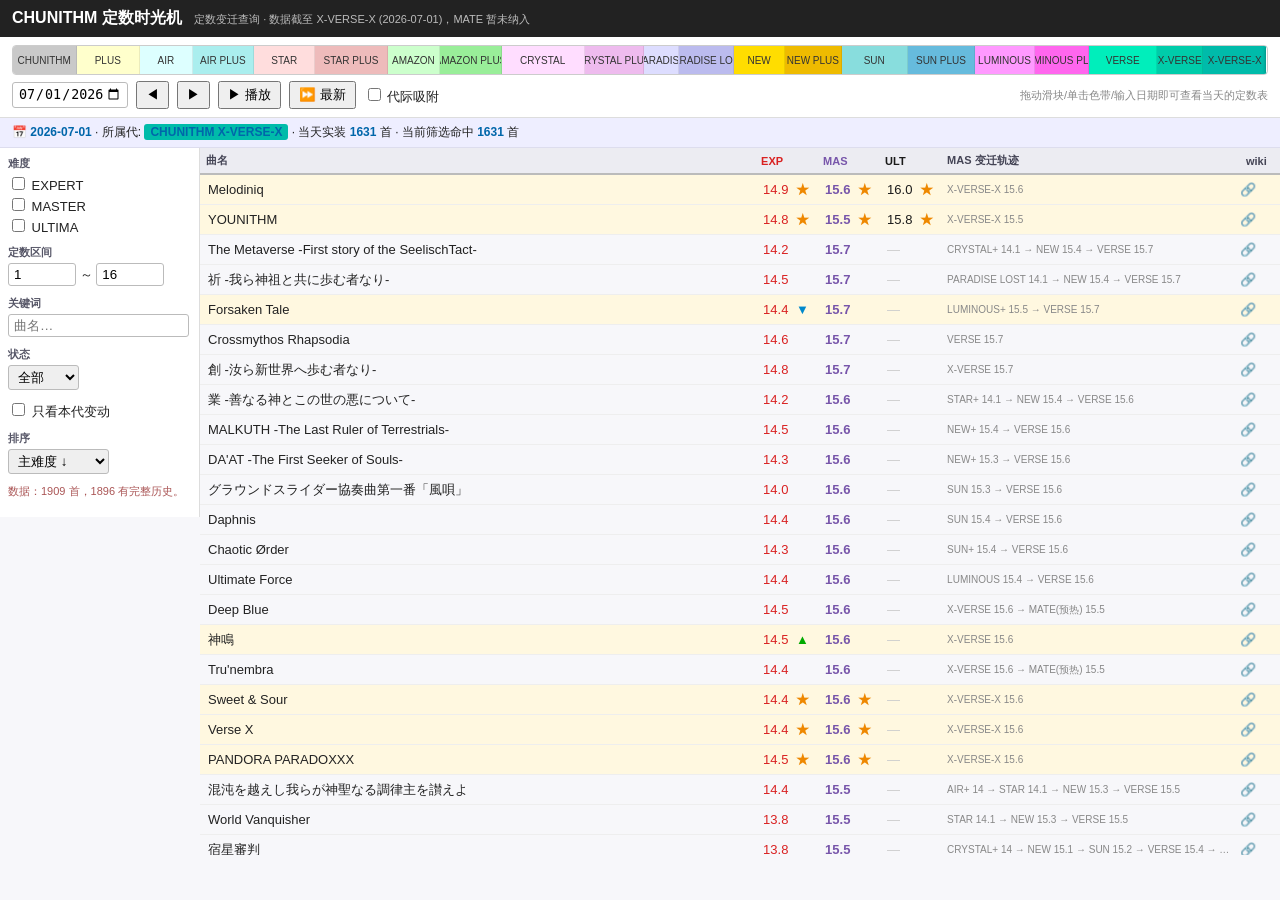
==== index.html @ 1765ea55 "移动端修复: 列表宽度100% + 横向翻阅 + 不再隐藏列" ====
<!DOCTYPE html>
<html lang="ja">
<head>
<meta charset="utf-8">
<meta name="viewport" content="width=device-width,initial-scale=1">
<title>CHUNITHM 定数时光机</title>
<link rel="stylesheet" href="style.css">
</head>
<body>
<div id="app">
  <header>
    <h1>CHUNITHM 定数时光机
      <small>定数变迁查询 · 数据截至 X-VERSE-X (2026-07-01)，MATE 暂未纳入</small>
    </h1>
  </header>

  <!-- ① 时间轴 -->
  <div id="timeline">
    <div id="genbands"></div>
    <div id="tlctrl">
      <input type="date" id="dateinput" min="2015-07-16" max="2026-07-01">
      <button id="prevday" title="前一天">◀</button>
      <button id="nextday" title="后一天">▶</button>
      <button id="playbtn">▶ 播放</button>
      <button id="todaybtn">⏩ 最新</button>
      <label><input type="checkbox" id="snap"> 代际吸附</label>
      <span class="legend">拖动滑块/单击色带/输入日期即可查看当天的定数表</span>
    </div>
  </div>

  <!-- ② 状态条 -->
  <div id="statusbar"></div>

  <!-- ③④ 主区 -->
  <div id="main">
    <aside id="filters">
      <div class="fgroup"><b>难度</b>
        <label><input type="checkbox" id="f-exp"> EXPERT</label>
        <label><input type="checkbox" id="f-mas"> MASTER</label>
        <label><input type="checkbox" id="f-ult"> ULTIMA</label>
      </div>
      <div class="fgroup"><b>定数区间</b>
        <input type="number" id="f-min" value="1" min="1" max="16" step="0.1">
        ～ <input type="number" id="f-max" value="16" min="1" max="16" step="0.1">
      </div>
      <div class="fgroup"><b>关键词</b> <input type="search" id="f-search" placeholder="曲名…"></div>
      <div class="fgroup"><b>状态</b>
        <select id="f-status">
          <option value="all">全部</option>
          <option value="active">仅现行</option>
          <option value="delisted">仅下架</option>
        </select>
      </div>
      <div class="fgroup"><label><input type="checkbox" id="f-changed"> 只看本代变动</label></div>
      <div class="fgroup"><b>排序</b>
        <select id="f-sort">
          <option value="primary-desc" selected>主难度 ↓</option>
          <option value="primary-asc">主难度 ↑</option>
          <option value="mas-desc">MAS 定数 ↓</option>
          <option value="mas-asc">MAS 定数 ↑</option>
          <option value="name">曲名</option>
          <option value="release">追加日</option>
        </select>
      </div>
      <div class="fgroup" id="missing-note"></div>
    </aside>

    <section id="listwrap">
     <div id="listscroll">
      <div id="listheader">
        <div class="c-title" data-col="title">曲名</div>
        <div class="c-exp" data-col="EXP">EXP</div>
        <div class="c-mas" data-col="MAS">MAS</div>
        <div class="c-ult" data-col="ULT">ULT</div>
        <div class="c-trail">MAS 变迁轨迹</div>
        <div class="c-wiki">wiki</div>
      </div>
      <div id="listbody"></div>
     </div>
    </section>
  </div>

  <div id="tooltip"></div>
  <div id="copied">已复制</div>
</div>
<script src="gens.js"></script>
<script src="data.js"></script>
<script src="app.js"></script>
</body>
</html>
---- style.css ----
* { box-sizing: border-box; }
body { margin:0; font-family: "Hiragino Kaku Gothic ProN","Segoe UI",Meiryo,sans-serif; font-size:13px; color:#222; background:#f7f7fa; }
h1 { font-size:16px; margin:0; padding:8px 12px; background:#222; color:#fff; }
h1 small { font-size:11px; color:#bbb; font-weight:normal; margin-left:8px; }

#timeline { background:#fff; border-bottom:1px solid #ddd; padding:8px 12px; }
#genbands { display:flex; height:30px; border:1px solid #ccc; border-radius:4px; overflow:hidden; cursor:pointer; position:relative; user-select:none; -webkit-user-select:none; touch-action:none; }
.band { height:100%; display:flex; align-items:center; justify-content:center; font-size:10px; color:#333; border-right:1px solid rgba(0,0,0,.08); overflow:hidden; white-space:nowrap; transition:filter .1s; }
.band:hover { filter:brightness(.92); }
#tlhandle { position:absolute; top:0; bottom:0; width:3px; background:#111; left:0; pointer-events:none; z-index:5; box-shadow:0 0 0 1px #fff, 0 0 4px rgba(0,0,0,.6); }
.band .bname { writing-mode:horizontal-tb; transform:none; }
.band.outscope { filter:grayscale(.7); opacity:.5; }
#dateslider { width:100%; margin-top:6px; }
#tlctrl { display:flex; align-items:center; gap:8px; margin-top:6px; flex-wrap:wrap; }
#tlctrl .legend { color:#888; font-size:11px; margin-left:auto; }
button { padding:3px 8px; cursor:pointer; }
input[type=date],input[type=number],input[type=search],select { padding:3px 5px; border:1px solid #bbb; border-radius:3px; }

#statusbar { padding:6px 12px; background:#eef; border-bottom:1px solid #dde; font-size:12px; }
#statusbar b { color:#06a; }

#main { display:flex; align-items:flex-start; }
#filters { width:200px; flex:0 0 200px; background:#fff; border-right:1px solid #ddd; padding:8px; }
.fgroup { margin-bottom:10px; }
.fgroup b { display:block; margin-bottom:3px; font-size:11px; color:#556; }
.fgroup label { display:block; margin:2px 0; }
#missing-note { font-size:11px; color:#a55; }

#listwrap { flex:1; min-width:0; }
#listheader, .row { display:grid; grid-template-columns: minmax(180px,2.6fr) 62px 62px 62px minmax(120px,1.4fr) 40px; align-items:center; }
#listheader { position:sticky; top:0; background:#ececf2; border-bottom:2px solid #bbb; font-size:11px; font-weight:bold; color:#445; z-index:2; }
#listheader>div { padding:5px 6px; }
#listheader .c-exp{color:#d92121;} #listheader .c-mas{color:#75a} #listheader .c-ult{color:#1a1a1a}
#listbody { position:relative; height:calc(100vh - 220px); overflow-y:auto; overflow-x:hidden; }
.row { height:30px; border-bottom:1px solid #eee; position:absolute; left:0; right:0; }
.row:hover { background:#eef5ff; }
.row .c-title { padding:0 8px; overflow:hidden; text-overflow:ellipsis; white-space:nowrap; cursor:pointer; }
.row .c-exp,.row .c-mas,.row .c-ult { text-align:left; padding-left:8px; font-variant-numeric:tabular-nums; }
.row .c-exp{color:#d92121;} .row .c-mas{color:#75a;font-weight:bold;} .row .c-ult{color:#1a1a1a;}
.row .c-trail { font-size:10px; color:#888; padding:0 6px; overflow:hidden; white-space:nowrap; text-overflow:ellipsis; }
.row .c-wiki a { color:#08e; text-decoration:none; }
.row.changed { background:#fff8e0; }
.row .mark { font-weight:bold; margin-left:4px; }
.mark.up{color:#0a0;} .mark.down{color:#08c;} .mark.new{color:#e80;}
.const-null { color:#ccc; }

#tooltip { position:fixed; background:#222; color:#fff; padding:5px 8px; border-radius:4px; font-size:12px; max-width:420px; word-break:break-all; display:none; z-index:100; pointer-events:none; }
#copied { position:fixed; background:#0a0; color:#fff; padding:4px 10px; border-radius:4px; font-size:12px; display:none; z-index:101; }
.row.delisted .c-title { color:#999; }
.row.delisted .c-title::after { content:" [下架]"; font-size:10px; color:#c66; }

/* ===== 移动端适配 ===== */
#listscroll { overflow-x: auto; }  /* 列表横向翻阅 */
@media (max-width: 900px) {
  #main { flex-direction: column; }
  #filters { width: 100%; flex: none; border-right: none; border-bottom: 1px solid #ddd;
             display: flex; flex-wrap: wrap; gap: 4px; padding: 6px; max-height: 180px; overflow-y: auto; }
  .fgroup { margin-bottom: 2px; display: flex; align-items: center; gap: 4px; }
  .fgroup b { margin: 0; white-space: nowrap; }
  #listwrap { width: 100%; }
  #listheader, .row { min-width: 580px; }  /* 不压缩,窄屏横向滚动看全部列 */
  #listbody { height: calc(100vh - 340px); }
  h1 { font-size: 14px; }
  h1 small { display: none; }
  .band .bname { font-size: 8px; }
  .row { height: 36px; }
  #tlctrl .legend { display: none; }
  #tlctrl { gap: 4px; }
  #tlctrl button { padding: 4px 6px; font-size: 12px; }
}
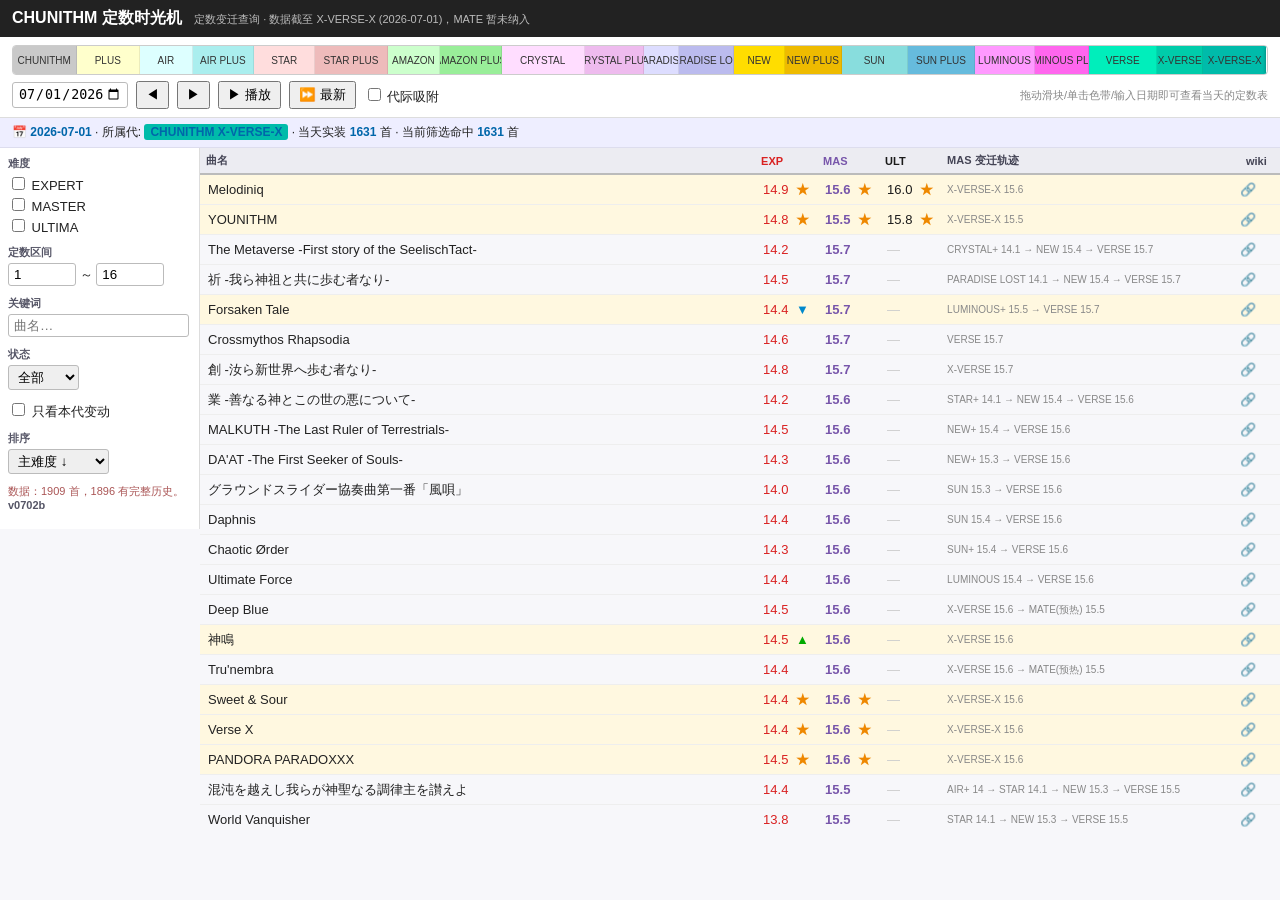
==== commit a8853e3b: "v0702c: 资源链接加版本号绕CDN缓存" ====
--- a/index.html
+++ b/index.html
@@ -4,7 +4,7 @@
 <meta charset="utf-8">
 <meta name="viewport" content="width=device-width,initial-scale=1">
 <title>CHUNITHM 定数时光机</title>
-<link rel="stylesheet" href="style.css">
+<link rel="stylesheet" href="style.css?v=0702c">
 </head>
 <body>
 <div id="app">
@@ -83,8 +83,8 @@
   <div id="tooltip"></div>
   <div id="copied">已复制</div>
 </div>
-<script src="gens.js"></script>
-<script src="data.js"></script>
-<script src="app.js"></script>
+<script src="gens.js?v=0702c"></script>
+<script src="data.js?v=0702c"></script>
+<script src="app.js?v=0702c"></script>
 </body>
 </html>
--- a/style.css
+++ b/style.css
@@ -31,8 +31,8 @@
 #listheader { position:sticky; top:0; background:#ececf2; border-bottom:2px solid #bbb; font-size:11px; font-weight:bold; color:#445; z-index:2; }
 #listheader>div { padding:5px 6px; }
 #listheader .c-exp{color:#d92121;} #listheader .c-mas{color:#75a} #listheader .c-ult{color:#1a1a1a}
-#listbody { position:relative; height:calc(100vh - 220px); overflow-y:auto; overflow-x:hidden; }
-.row { height:30px; border-bottom:1px solid #eee; position:absolute; left:0; right:0; }
+#listbody { position:relative; }
+.row { height:30px; border-bottom:1px solid #eee; }
 .row:hover { background:#eef5ff; }
 .row .c-title { padding:0 8px; overflow:hidden; text-overflow:ellipsis; white-space:nowrap; cursor:pointer; }
 .row .c-exp,.row .c-mas,.row .c-ult { text-align:left; padding-left:8px; font-variant-numeric:tabular-nums; }
@@ -50,7 +50,7 @@
 .row.delisted .c-title::after { content:" [下架]"; font-size:10px; color:#c66; }
 
 /* ===== 移动端适配 ===== */
-#listscroll { overflow-x: auto; }  /* 列表横向翻阅 */
+#listscroll { overflow:auto; max-height:calc(100vh - 220px); -webkit-overflow-scrolling:touch; }
 @media (max-width: 900px) {
   #main { flex-direction: column; }
   #filters { width: 100%; flex: none; border-right: none; border-bottom: 1px solid #ddd;
@@ -59,10 +59,9 @@
   .fgroup b { margin: 0; white-space: nowrap; }
   #listwrap { width: 100%; }
   #listheader, .row { min-width: 580px; }  /* 不压缩,窄屏横向滚动看全部列 */
-  #listbody { height: calc(100vh - 340px); }
   h1 { font-size: 14px; }
   h1 small { display: none; }
-  .band .bname { font-size: 8px; }
+  .band .bname { display: none; }
   .row { height: 36px; }
   #tlctrl .legend { display: none; }
   #tlctrl { gap: 4px; }
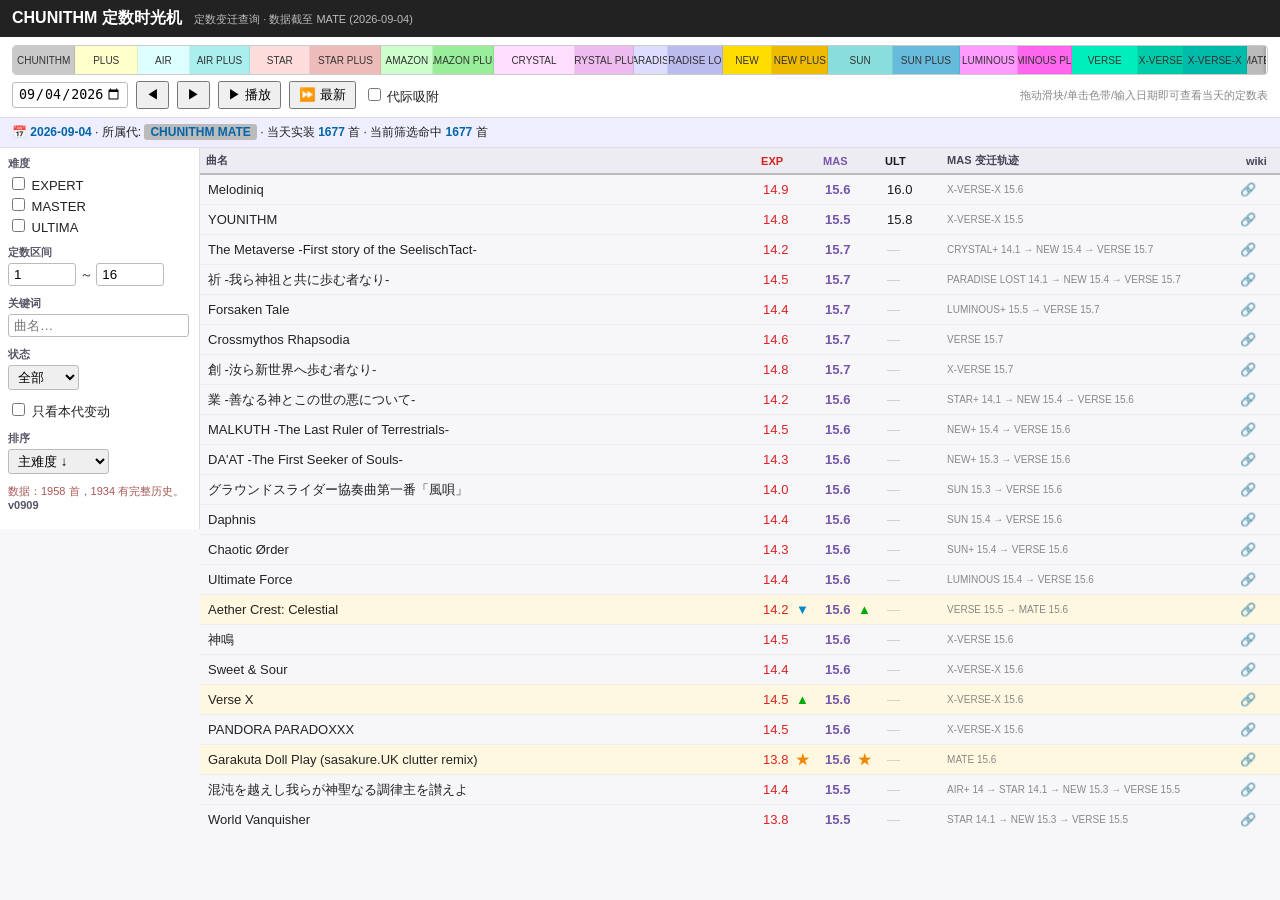
==== commit 5cbc34dd: "v0909: MATE代数据纳入 - 1958首(新增49/下架3/定数变动25), 数据锚点2026-09-04" ====
--- a/index.html
+++ b/index.html
@@ -4,13 +4,13 @@
 <meta charset="utf-8">
 <meta name="viewport" content="width=device-width,initial-scale=1">
 <title>CHUNITHM 定数时光机</title>
-<link rel="stylesheet" href="style.css?v=0702c">
+<link rel="stylesheet" href="style.css?v=0909">
 </head>
 <body>
 <div id="app">
   <header>
     <h1>CHUNITHM 定数时光机
-      <small>定数变迁查询 · 数据截至 X-VERSE-X (2026-07-01)，MATE 暂未纳入</small>
+      <small>定数变迁查询 · 数据截至 MATE (2026-09-04)</small>
     </h1>
   </header>
 
@@ -18,7 +18,7 @@
   <div id="timeline">
     <div id="genbands"></div>
     <div id="tlctrl">
-      <input type="date" id="dateinput" min="2015-07-16" max="2026-07-01">
+      <input type="date" id="dateinput" min="2015-07-16" max="2026-09-04">
       <button id="prevday" title="前一天">◀</button>
       <button id="nextday" title="后一天">▶</button>
       <button id="playbtn">▶ 播放</button>
@@ -83,8 +83,8 @@
   <div id="tooltip"></div>
   <div id="copied">已复制</div>
 </div>
-<script src="gens.js?v=0702c"></script>
-<script src="data.js?v=0702c"></script>
-<script src="app.js?v=0702c"></script>
+<script src="gens.js?v=0909"></script>
+<script src="data.js?v=0909"></script>
+<script src="app.js?v=0909"></script>
 </body>
 </html>
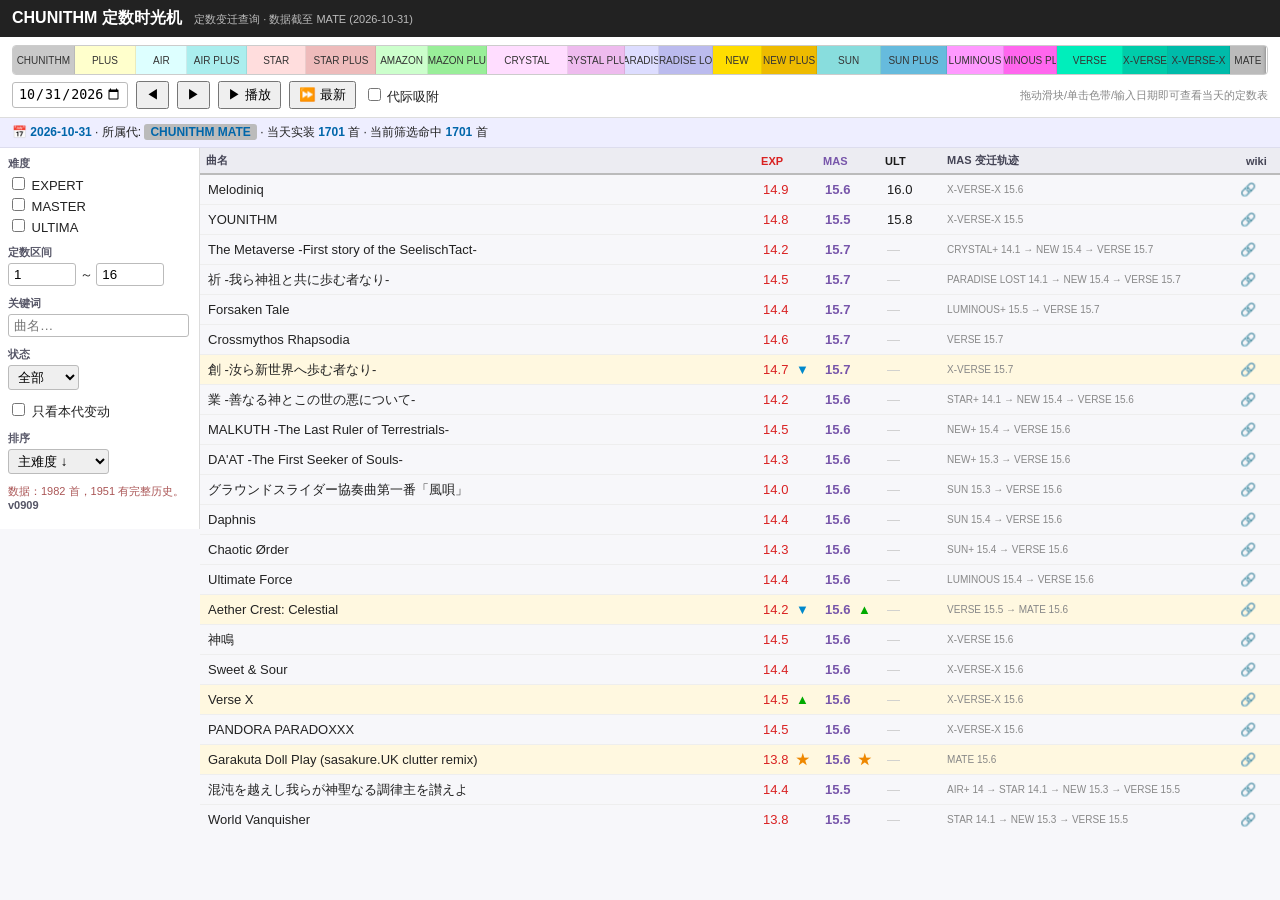
==== commit 83d1bbf0: "v1112: MATE代内增量更新 - 1982首(新增24/下架0/定数变动28/ULT新增2), 数据锚点2026-10-31" ====
--- a/index.html
+++ b/index.html
@@ -4,13 +4,13 @@
 <meta charset="utf-8">
 <meta name="viewport" content="width=device-width,initial-scale=1">
 <title>CHUNITHM 定数时光机</title>
-<link rel="stylesheet" href="style.css?v=0909">
+<link rel="stylesheet" href="style.css?v=1112">
 </head>
 <body>
 <div id="app">
   <header>
     <h1>CHUNITHM 定数时光机
-      <small>定数变迁查询 · 数据截至 MATE (2026-09-04)</small>
+      <small>定数变迁查询 · 数据截至 MATE (2026-10-31)</small>
     </h1>
   </header>
 
@@ -18,7 +18,7 @@
   <div id="timeline">
     <div id="genbands"></div>
     <div id="tlctrl">
-      <input type="date" id="dateinput" min="2015-07-16" max="2026-09-04">
+      <input type="date" id="dateinput" min="2015-07-16" max="2026-10-31">
       <button id="prevday" title="前一天">◀</button>
       <button id="nextday" title="后一天">▶</button>
       <button id="playbtn">▶ 播放</button>
@@ -83,8 +83,8 @@
   <div id="tooltip"></div>
   <div id="copied">已复制</div>
 </div>
-<script src="gens.js?v=0909"></script>
-<script src="data.js?v=0909"></script>
-<script src="app.js?v=0909"></script>
+<script src="gens.js?v=1112"></script>
+<script src="data.js?v=1112"></script>
+<script src="app.js?v=1112"></script>
 </body>
 </html>
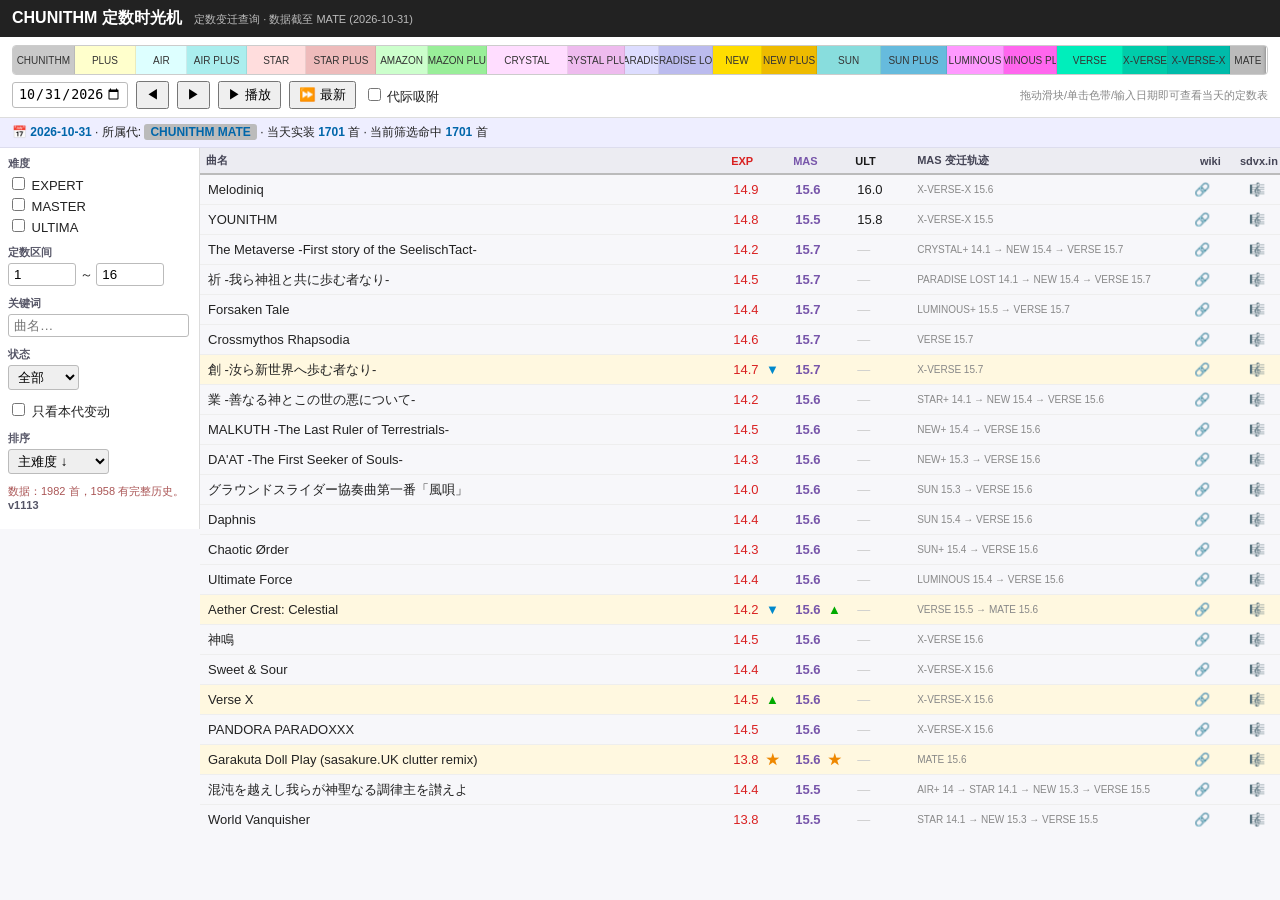
==== commit bde7d3a6: "v1113: 新增sdvx.in谱面图链接列(主难度优先,🎼图标,1971/1982命中)" ====
--- a/index.html
+++ b/index.html
@@ -4,7 +4,7 @@
 <meta charset="utf-8">
 <meta name="viewport" content="width=device-width,initial-scale=1">
 <title>CHUNITHM 定数时光机</title>
-<link rel="stylesheet" href="style.css?v=1112">
+<link rel="stylesheet" href="style.css?v=1113">
 </head>
 <body>
 <div id="app">
@@ -74,6 +74,7 @@
         <div class="c-ult" data-col="ULT">ULT</div>
         <div class="c-trail">MAS 变迁轨迹</div>
         <div class="c-wiki">wiki</div>
+        <div class="c-sdvx" title="谱面平面图(主难度: 有ULT进ULT,否则MAS)">sdvx.in</div>
       </div>
       <div id="listbody"></div>
      </div>
@@ -83,8 +84,8 @@
   <div id="tooltip"></div>
   <div id="copied">已复制</div>
 </div>
-<script src="gens.js?v=1112"></script>
-<script src="data.js?v=1112"></script>
-<script src="app.js?v=1112"></script>
+<script src="gens.js?v=1113"></script>
+<script src="data.js?v=1113"></script>
+<script src="app.js?v=1113"></script>
 </body>
 </html>
--- a/style.css
+++ b/style.css
@@ -27,7 +27,7 @@
 #missing-note { font-size:11px; color:#a55; }
 
 #listwrap { flex:1; min-width:0; }
-#listheader, .row { display:grid; grid-template-columns: minmax(180px,2.6fr) 62px 62px 62px minmax(120px,1.4fr) 40px; align-items:center; }
+#listheader, .row { display:grid; grid-template-columns: minmax(180px,2.6fr) 62px 62px 62px minmax(120px,1.4fr) 40px 46px; align-items:center; }
 #listheader { position:sticky; top:0; background:#ececf2; border-bottom:2px solid #bbb; font-size:11px; font-weight:bold; color:#445; z-index:2; }
 #listheader>div { padding:5px 6px; }
 #listheader .c-exp{color:#d92121;} #listheader .c-mas{color:#75a} #listheader .c-ult{color:#1a1a1a}
@@ -39,6 +39,8 @@
 .row .c-exp{color:#d92121;} .row .c-mas{color:#75a;font-weight:bold;} .row .c-ult{color:#1a1a1a;}
 .row .c-trail { font-size:10px; color:#888; padding:0 6px; overflow:hidden; white-space:nowrap; text-overflow:ellipsis; }
 .row .c-wiki a { color:#08e; text-decoration:none; }
+.row .c-sdvx { text-align:center; }
+.row .c-sdvx a { color:#08e; text-decoration:none; }
 .row.changed { background:#fff8e0; }
 .row .mark { font-weight:bold; margin-left:4px; }
 .mark.up{color:#0a0;} .mark.down{color:#08c;} .mark.new{color:#e80;}
@@ -58,7 +60,7 @@
   .fgroup { margin-bottom: 2px; display: flex; align-items: center; gap: 4px; }
   .fgroup b { margin: 0; white-space: nowrap; }
   #listwrap { width: 100%; }
-  #listheader, .row { min-width: 580px; }  /* 不压缩,窄屏横向滚动看全部列 */
+  #listheader, .row { min-width: 630px; }  /* 不压缩,窄屏横向滚动看全部列 */
   h1 { font-size: 14px; }
   h1 small { display: none; }
   .band .bname { display: none; }
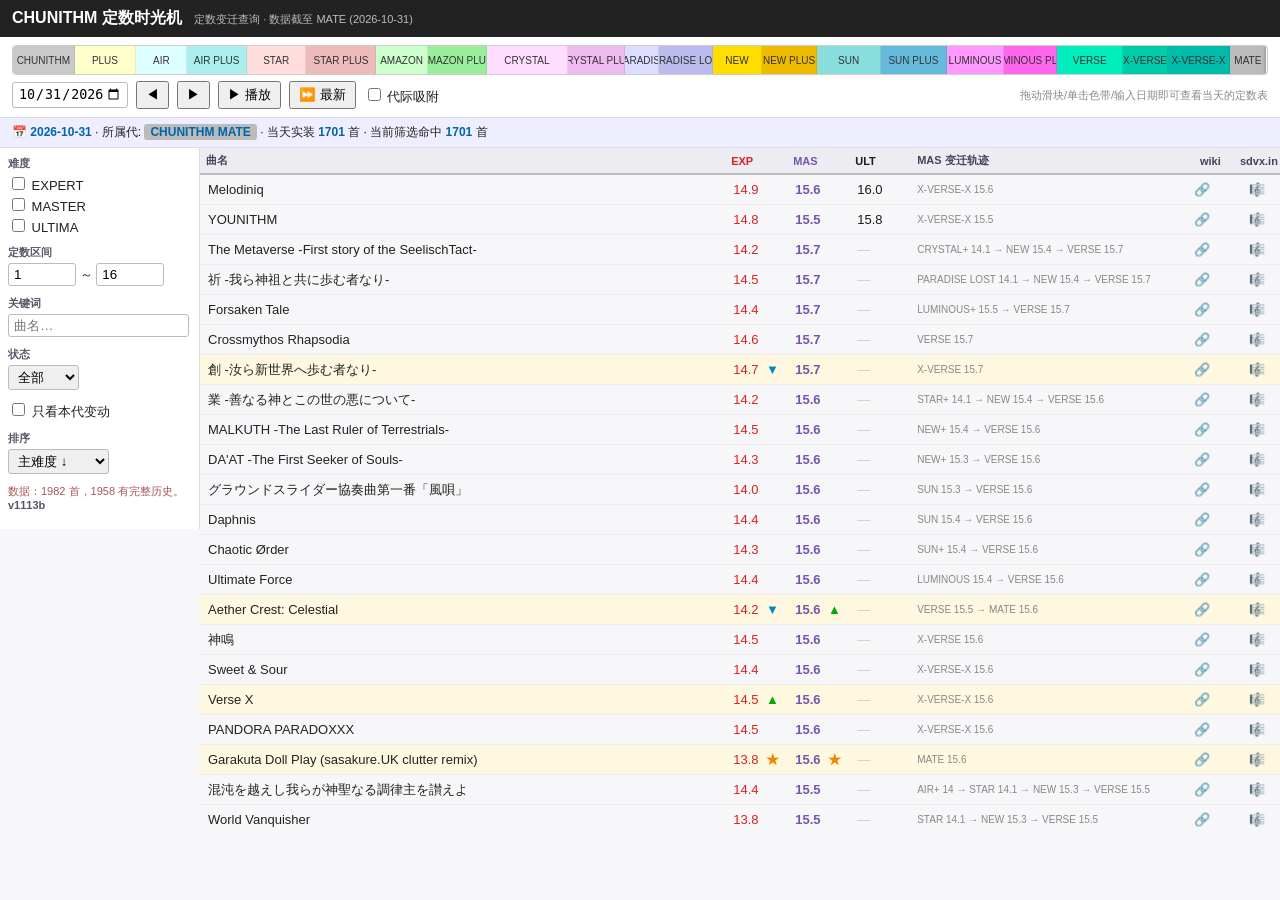
==== commit 1cb12a06: "v1113b: 补齐sdvx-in全部11首链接(1982/1982) + 修正2首显示名(]-[|/34<#!/紅)" ====
--- a/index.html
+++ b/index.html
@@ -4,7 +4,7 @@
 <meta charset="utf-8">
 <meta name="viewport" content="width=device-width,initial-scale=1">
 <title>CHUNITHM 定数时光机</title>
-<link rel="stylesheet" href="style.css?v=1113">
+<link rel="stylesheet" href="style.css?v=1113b">
 </head>
 <body>
 <div id="app">
@@ -84,8 +84,8 @@
   <div id="tooltip"></div>
   <div id="copied">已复制</div>
 </div>
-<script src="gens.js?v=1113"></script>
-<script src="data.js?v=1113"></script>
-<script src="app.js?v=1113"></script>
+<script src="gens.js?v=1113b"></script>
+<script src="data.js?v=1113b"></script>
+<script src="app.js?v=1113b"></script>
 </body>
 </html>
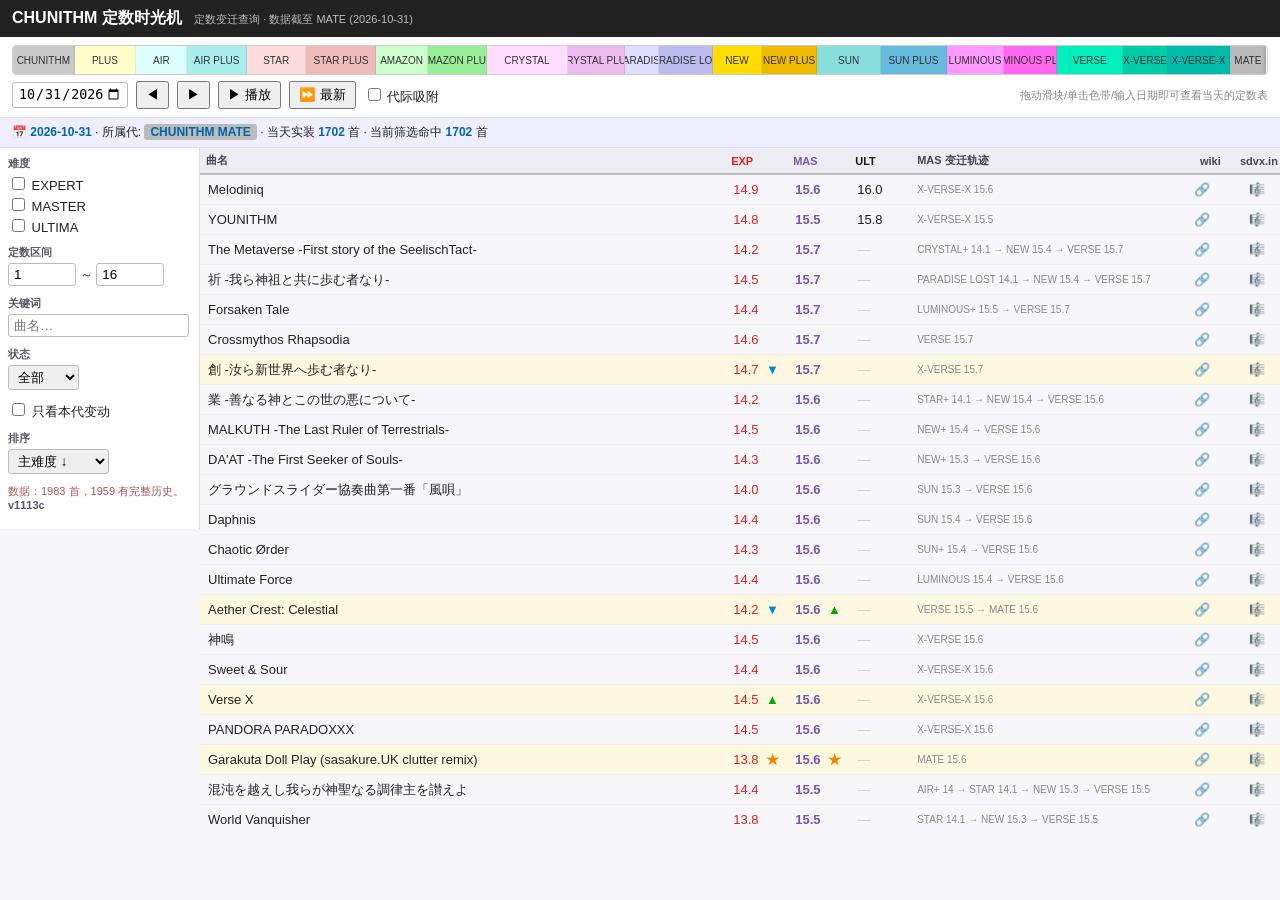
==== commit 32f8c077: "v1113c: 修复FLOWER/Flower大小写撞名丢曲(norm加CLASH精确键), 补回Flower(LUMINOUS PLUS代1983首)" ====
--- a/index.html
+++ b/index.html
@@ -4,7 +4,7 @@
 <meta charset="utf-8">
 <meta name="viewport" content="width=device-width,initial-scale=1">
 <title>CHUNITHM 定数时光机</title>
-<link rel="stylesheet" href="style.css?v=1113b">
+<link rel="stylesheet" href="style.css?v=1113c">
 </head>
 <body>
 <div id="app">
@@ -84,8 +84,8 @@
   <div id="tooltip"></div>
   <div id="copied">已复制</div>
 </div>
-<script src="gens.js?v=1113b"></script>
-<script src="data.js?v=1113b"></script>
-<script src="app.js?v=1113b"></script>
+<script src="gens.js?v=1113c"></script>
+<script src="data.js?v=1113c"></script>
+<script src="app.js?v=1113c"></script>
 </body>
 </html>
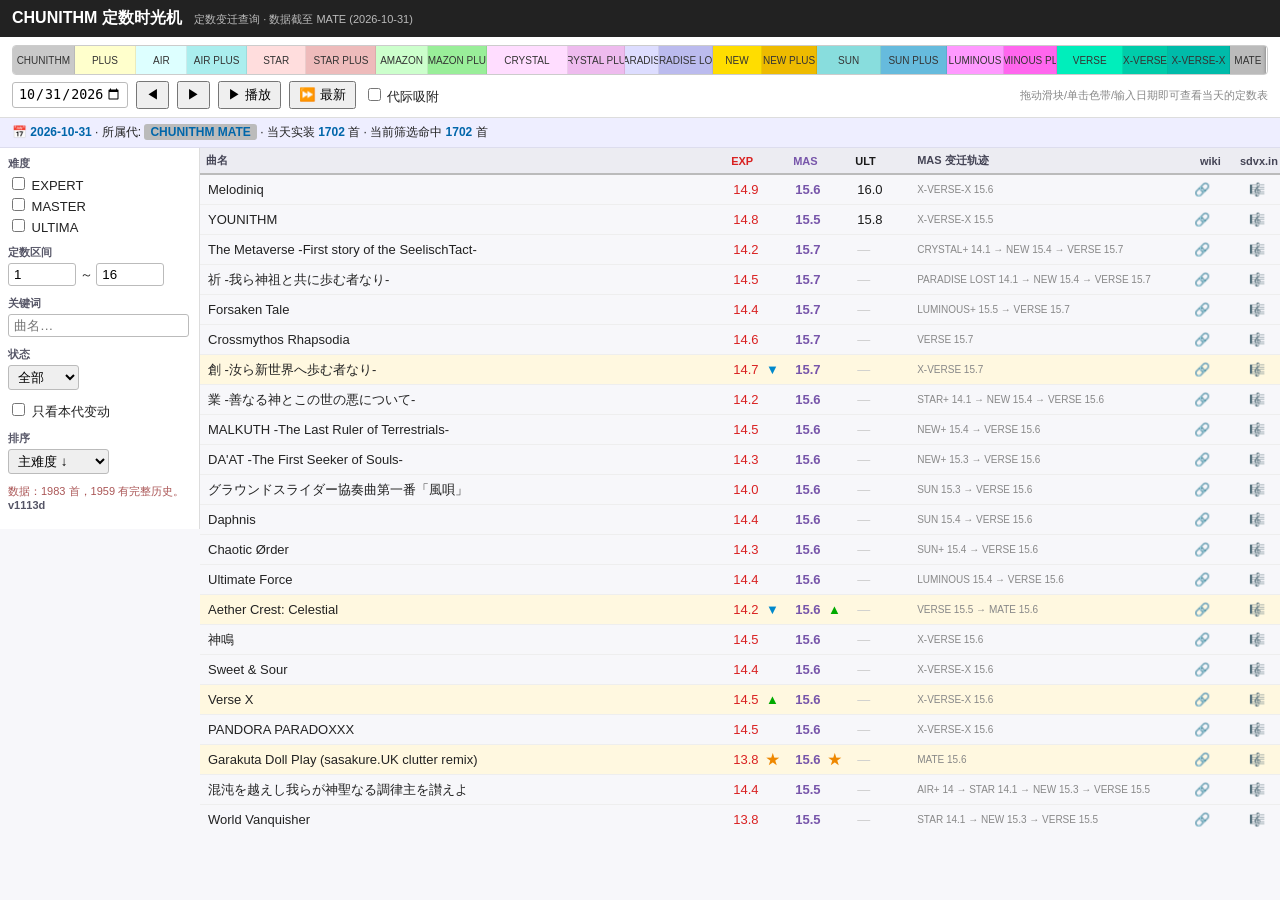
==== commit 08995c04: "v1113d: 下架复归gap建模(7首,选下架期间日期如实隐藏+当天实装数修正) + 轨迹栏⏸曾下架标注" ====
--- a/index.html
+++ b/index.html
@@ -4,7 +4,7 @@
 <meta charset="utf-8">
 <meta name="viewport" content="width=device-width,initial-scale=1">
 <title>CHUNITHM 定数时光机</title>
-<link rel="stylesheet" href="style.css?v=1113c">
+<link rel="stylesheet" href="style.css?v=1113d">
 </head>
 <body>
 <div id="app">
@@ -84,8 +84,8 @@
   <div id="tooltip"></div>
   <div id="copied">已复制</div>
 </div>
-<script src="gens.js?v=1113c"></script>
-<script src="data.js?v=1113c"></script>
-<script src="app.js?v=1113c"></script>
+<script src="gens.js?v=1113d"></script>
+<script src="data.js?v=1113d"></script>
+<script src="app.js?v=1113d"></script>
 </body>
 </html>
--- a/style.css
+++ b/style.css
@@ -38,6 +38,7 @@
 .row .c-exp,.row .c-mas,.row .c-ult { text-align:left; padding-left:8px; font-variant-numeric:tabular-nums; }
 .row .c-exp{color:#d92121;} .row .c-mas{color:#75a;font-weight:bold;} .row .c-ult{color:#1a1a1a;}
 .row .c-trail { font-size:10px; color:#888; padding:0 6px; overflow:hidden; white-space:nowrap; text-overflow:ellipsis; }
+.gap-note { color:#c88; }
 .row .c-wiki a { color:#08e; text-decoration:none; }
 .row .c-sdvx { text-align:center; }
 .row .c-sdvx a { color:#08e; text-decoration:none; }
